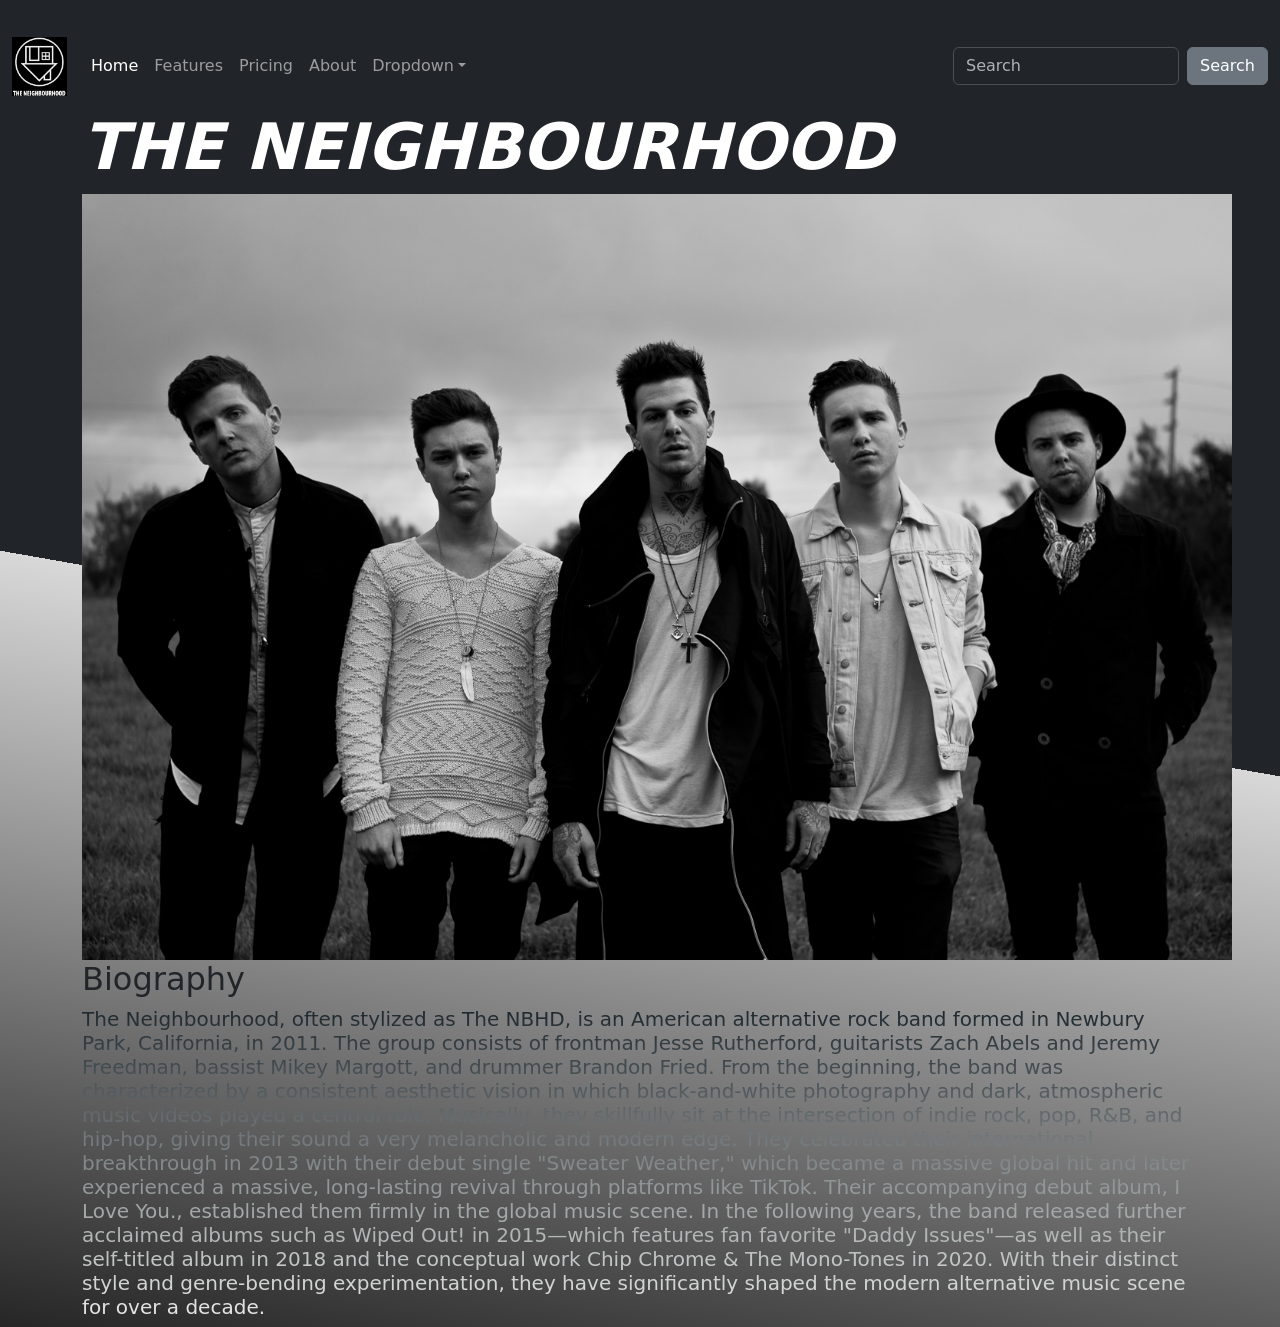
==== index.html @ cbd65e33 "first commit" ====
<!doctype html>
<html lang="en">

<head>
    <meta charset="utf-8">
    <meta name="viewport" content="width=device-width, initial-scale=1">
    <title>Bootstrap demo</title>
    <link href="https://cdn.jsdelivr.net/npm/bootstrap@5.3.8/dist/css/bootstrap.min.css" rel="stylesheet"
        integrity="sha384-sRIl4kxILFvY47J16cr9ZwB07vP4J8+LH7qKQnuqkuIAvNWLzeN8tE5YBujZqJLB" crossorigin="anonymous">
    <link rel="stylesheet" href="style.css">
</head>

<body class="overflow-x-hidden" class="overflow-y-hidden">>

    <nav class="navbar navbar-expand-lg bg-dark mt-0" data-bs-theme="dark">
        <div class="container-fluid">
            <a class="navbar-brand" href="#"><img class="Logo" width="55"
                    src="Pictures/da4c24090678de7ad141e341507a3bc3--the-neighbourhood-logo-indie.jpg" alt=""></a>
            <button class="navbar-toggler" type="button" data-bs-toggle="collapse" data-bs-target="#navbarColor02"
                aria-controls="navbarColor02" aria-expanded="false" aria-label="Toggle navigation">
                <span class="navbar-toggler-icon"></span>
            </button>
            <div class="collapse navbar-collapse" id="navbarColor02">
                <ul class="navbar-nav me-auto">
                    <li class="nav-item">
                        <a class="nav-link active" href="#">Home
                            <span class="visually-hidden">(current)</span>
                        </a>
                    </li>
                    <li class="nav-item">
                        <a class="nav-link" href="#">Features</a>
                    </li>
                    <li class="nav-item">
                        <a class="nav-link" href="#">Pricing</a>
                    </li>
                    <li class="nav-item">
                        <a class="nav-link" href="#">About</a>
                    </li>
                    <li class="nav-item dropdown">
                        <a class="nav-link dropdown-toggle" data-bs-toggle="dropdown" href="#" role="button"
                            aria-haspopup="true" aria-expanded="false">Dropdown</a>
                        <div class="dropdown-menu">
                            <a class="dropdown-item" href="#">Action</a>
                            <a class="dropdown-item" href="#">Another action</a>
                            <a class="dropdown-item" href="#">Something else here</a>
                            <div class="dropdown-divider"></div>
                            <a class="dropdown-item" href="#">Separated link</a>
                        </div>
                    </li>
                </ul>
                <form class="d-flex">
                    <input class="form-control me-sm-2" type="search" placeholder="Search">
                    <button class="btn btn-secondary my-2 my-sm-0" type="submit">Search</button>
                </form>
            </div>
        </div>
    </nav>
    <div class="container">



        <h1>THE NEIGHBOURHOOD</h1>
        <img class="The Neighbourhood Foto" width="1150" src="Pictures/neighb.jpg" alt="Foto von The Neighbourhood">
        <script src="https://cdn.jsdelivr.net/npm/bootstrap@5.3.8/dist/js/bootstrap.bundle.min.js"
            integrity="sha384-FKyoEForCGlyvwx 9Hj09JcYn3nv7wiPVlz7YYwJrWVcXK/BmnVDxM+D2scQbITxI"
            crossorigin="anonymous"></script>
        
        
            <h2>Biography</h2>
        
        
        <h5 >The Neighbourhood, often stylized as The NBHD, is an American alternative
            rock band formed in Newbury Park, California, in 2011. The group consists of frontman Jesse Rutherford,
            guitarists Zach Abels and Jeremy Freedman, bassist Mikey Margott, and drummer Brandon Fried. From the
            beginning, the band was characterized by a consistent aesthetic vision in which black-and-white photography
            and dark, atmospheric music videos played a central role. Musically, they skillfully sit at the intersection
            of indie rock, pop, R&B, and hip-hop, giving their sound a very melancholic and modern edge. They celebrated
            their international breakthrough in 2013 with their debut single "Sweater Weather," which became a massive
            global hit and later experienced a massive, long-lasting revival through platforms like TikTok. Their
            accompanying debut album, I Love You., established them firmly in the global music scene. In the following
            years, the band released further acclaimed albums such as Wiped Out! in
            2015—which features fan favorite "Daddy Issues"—as well as their self-titled album in 2018 and the
            conceptual work Chip Chrome & The Mono-Tones in 2020. With their distinct style and genre-bending
            experimentation, they have significantly shaped the modern alternative
            music scene for over a decade.</h5>


            

    </div>
    
</body>

</html>
---- style.css ----
body{
    

    background: linear-gradient(190deg,rgba(33, 37, 41) 50%, rgba(216, 216, 216, 1) 42%, rgba(38, 38, 38, 1) 100%);
}
    h1 {
  font-weight: bold;
  color: #fff;
  font-size: 64px;
  font-style:oblique;
}




h2{
font-size: 32px


}
h5 {


color: linear-gradient(190deg,rgb(163, 44, 44) 0%, rgb(227, 42, 42) 42%, rgb(153, 55, 55) 100%);


  background: -webkit-linear-gradient(#1b262c, #e9eae9);
  -webkit-background-clip: text;
  -webkit-text-fill-color: transparent;

}
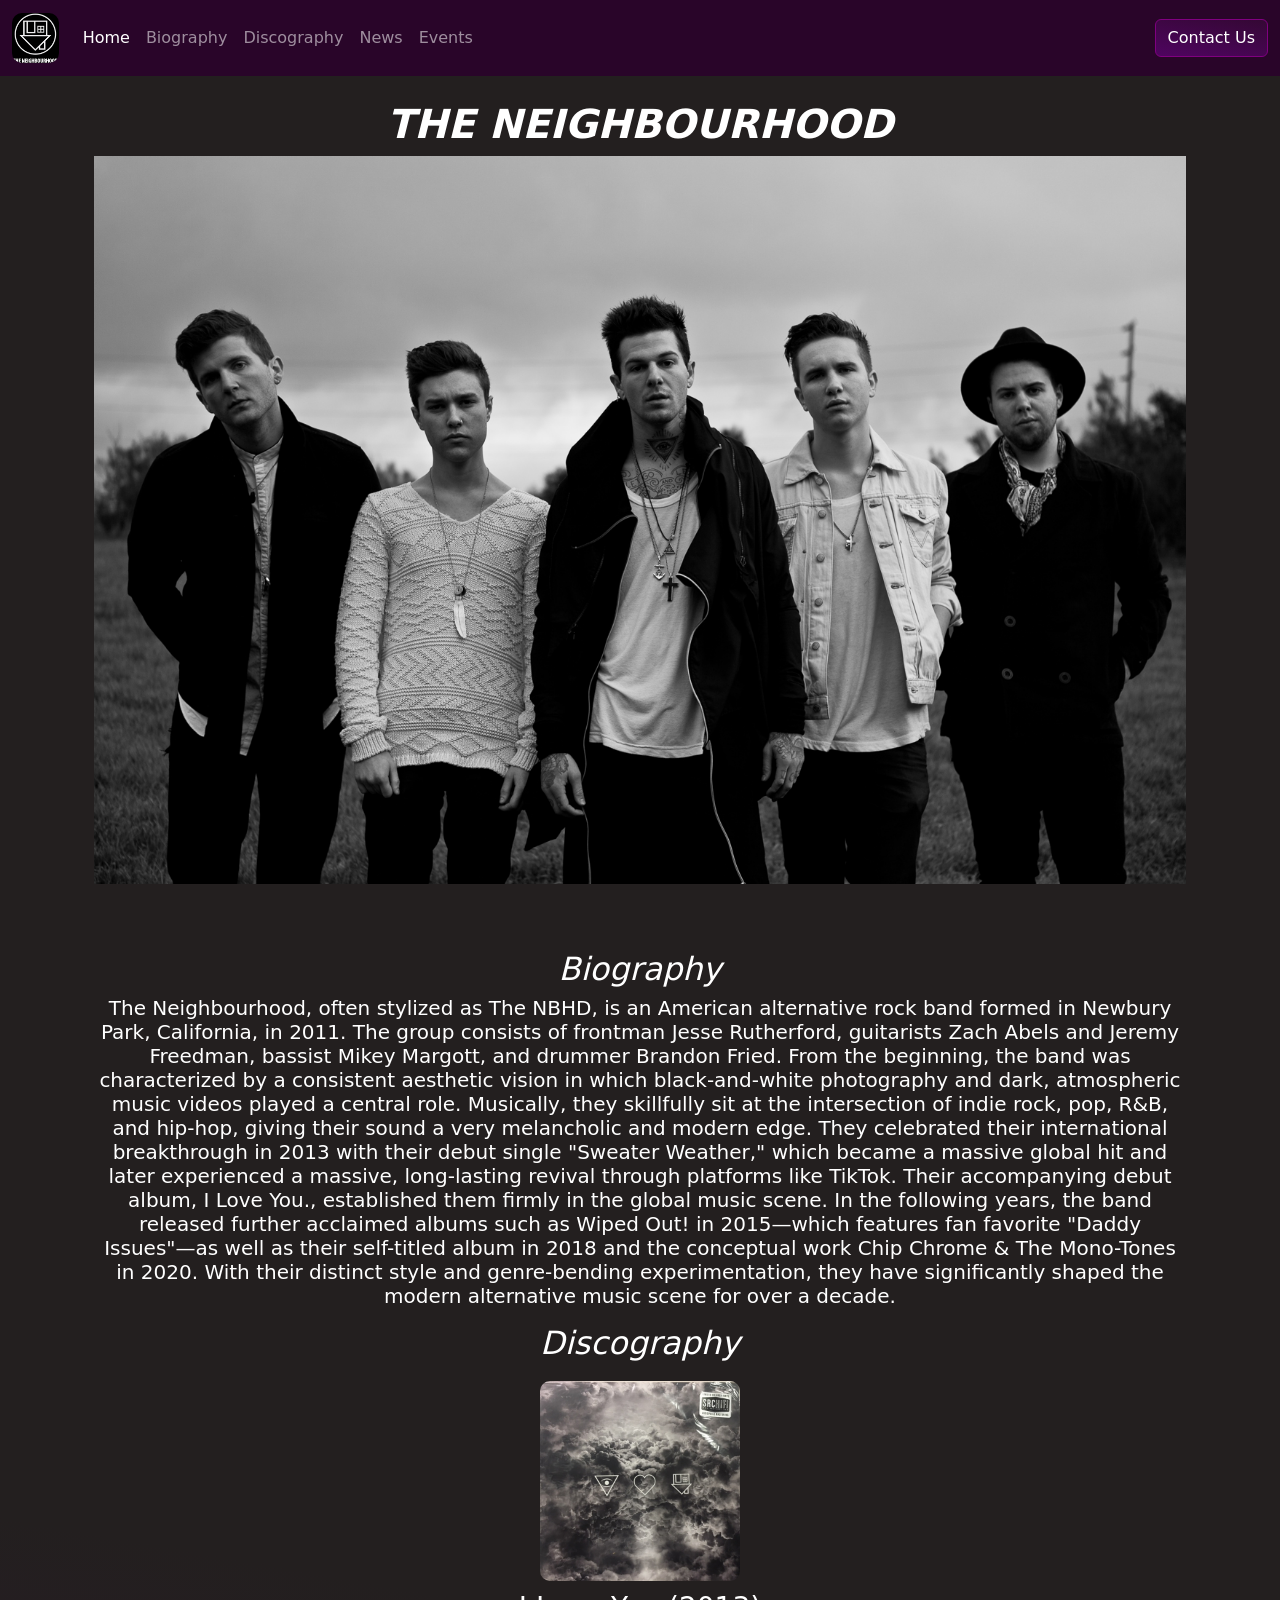
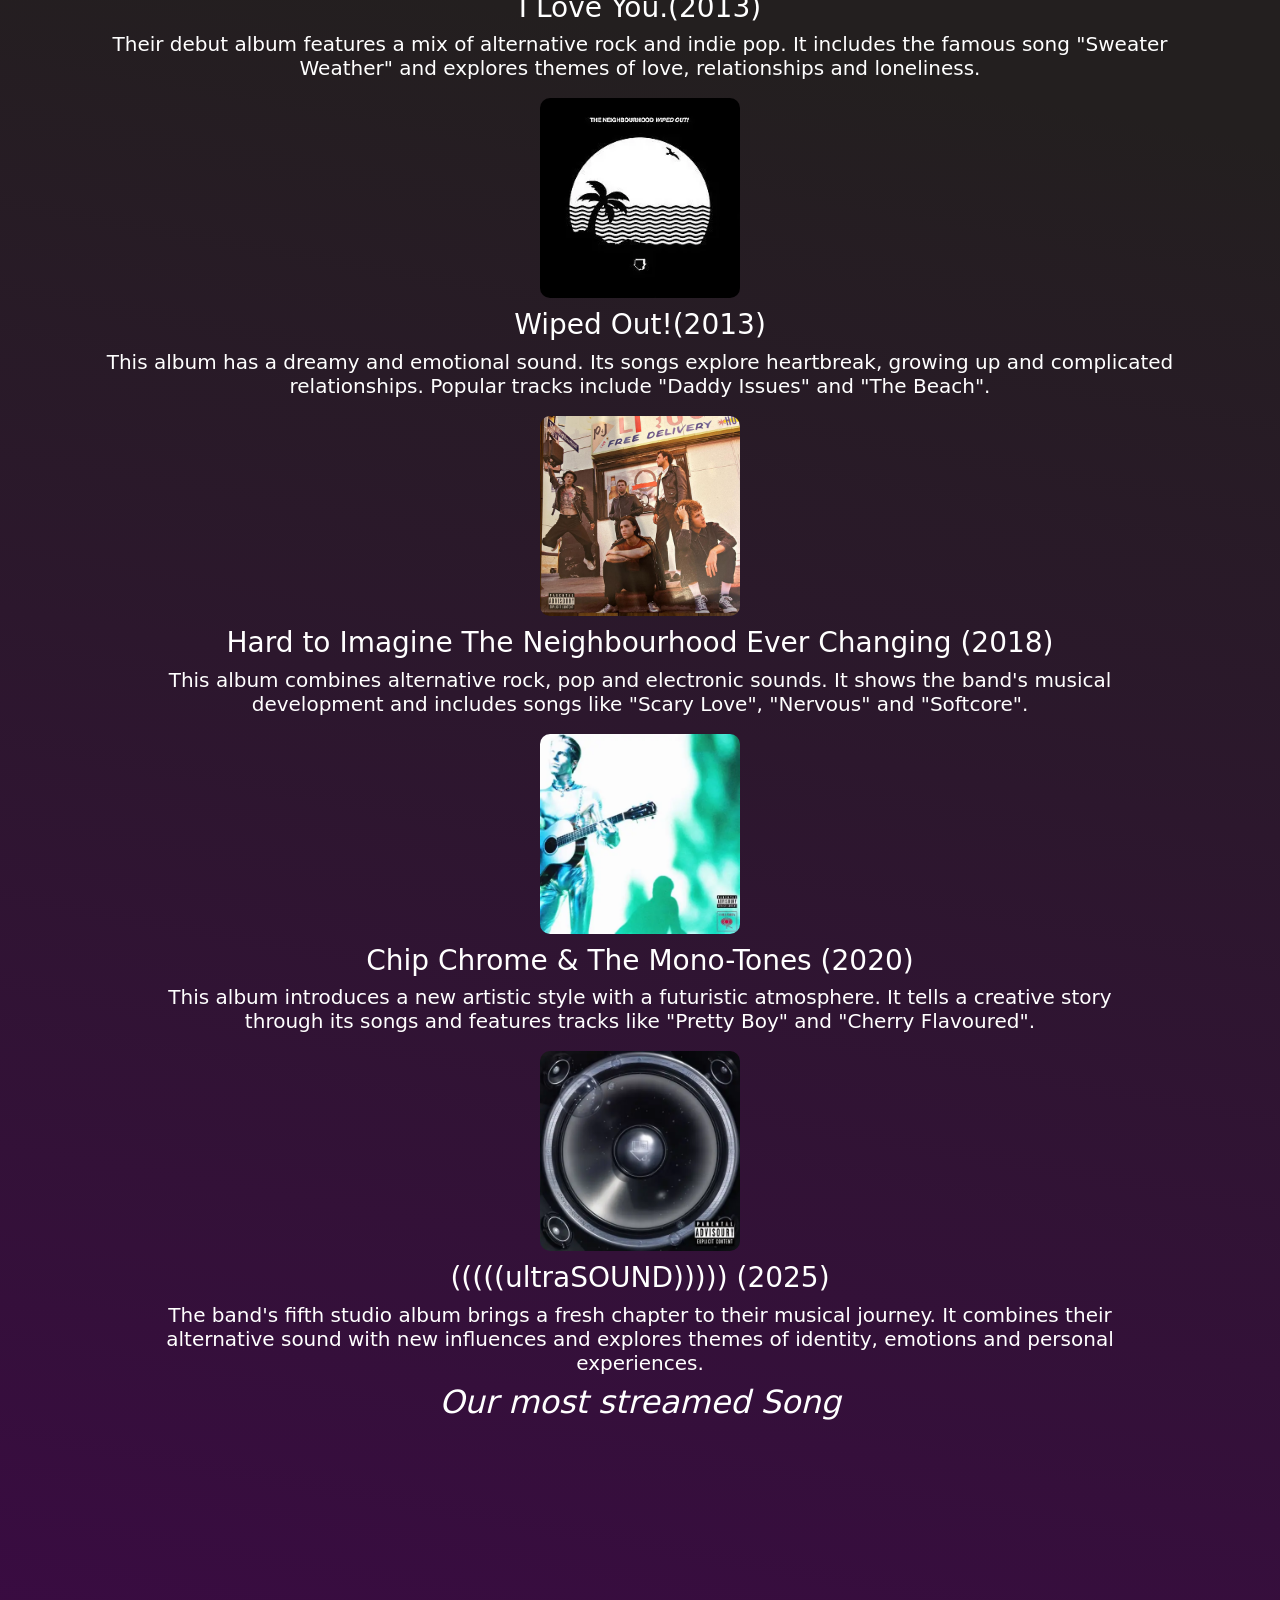
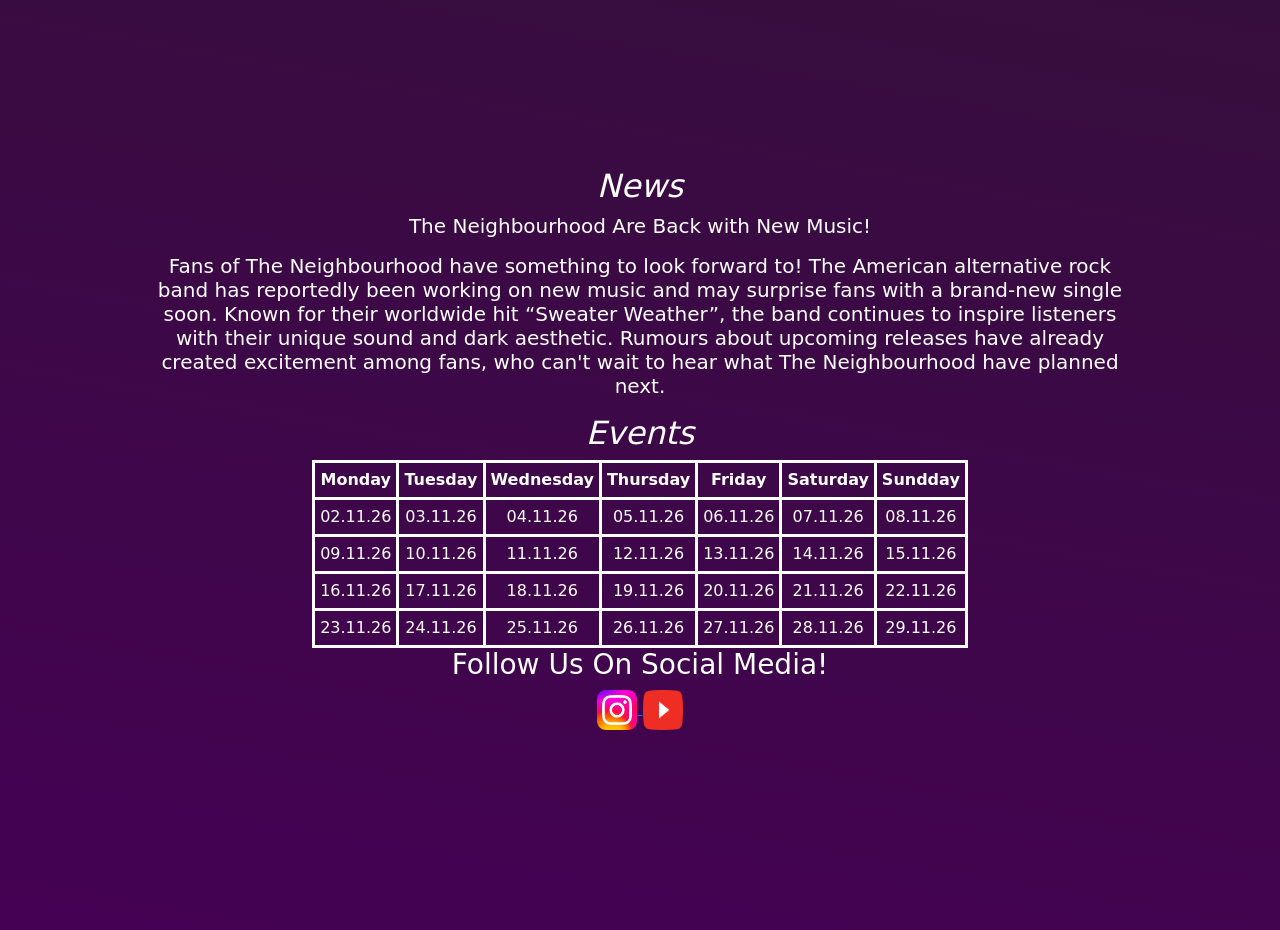
==== commit b4f6f36d: "Projekt aktualisiert" ====
--- a/index.html
+++ b/index.html
@@ -2,93 +2,249 @@
 <html lang="en">
 
 <head>
-    <meta charset="utf-8">
-    <meta name="viewport" content="width=device-width, initial-scale=1">
-    <title>Bootstrap demo</title>
-    <link href="https://cdn.jsdelivr.net/npm/bootstrap@5.3.8/dist/css/bootstrap.min.css" rel="stylesheet"
-        integrity="sha384-sRIl4kxILFvY47J16cr9ZwB07vP4J8+LH7qKQnuqkuIAvNWLzeN8tE5YBujZqJLB" crossorigin="anonymous">
-    <link rel="stylesheet" href="style.css">
+  <meta charset="utf-8">
+  <meta name="viewport" content="width=device-width, initial-scale=1">
+  <title>THE NEIGHBOURHOOD</title>
+  <link rel="icon" type="image/png" href="Pictures/android-chrome-512x512.png">
+  <link href="https://cdn.jsdelivr.net/npm/bootstrap@5.3.8/dist/css/bootstrap.min.css" rel="stylesheet">
+  <link rel="stylesheet" href="css/style.css">
 </head>
 
-<body class="overflow-x-hidden" class="overflow-y-hidden">>
-
-    <nav class="navbar navbar-expand-lg bg-dark mt-0" data-bs-theme="dark">
-        <div class="container-fluid">
-            <a class="navbar-brand" href="#"><img class="Logo" width="55"
-                    src="Pictures/da4c24090678de7ad141e341507a3bc3--the-neighbourhood-logo-indie.jpg" alt=""></a>
-            <button class="navbar-toggler" type="button" data-bs-toggle="collapse" data-bs-target="#navbarColor02"
-                aria-controls="navbarColor02" aria-expanded="false" aria-label="Toggle navigation">
-                <span class="navbar-toggler-icon"></span>
-            </button>
-            <div class="collapse navbar-collapse" id="navbarColor02">
-                <ul class="navbar-nav me-auto">
-                    <li class="nav-item">
-                        <a class="nav-link active" href="#">Home
-                            <span class="visually-hidden">(current)</span>
-                        </a>
-                    </li>
-                    <li class="nav-item">
-                        <a class="nav-link" href="#">Features</a>
-                    </li>
-                    <li class="nav-item">
-                        <a class="nav-link" href="#">Pricing</a>
-                    </li>
-                    <li class="nav-item">
-                        <a class="nav-link" href="#">About</a>
-                    </li>
-                    <li class="nav-item dropdown">
-                        <a class="nav-link dropdown-toggle" data-bs-toggle="dropdown" href="#" role="button"
-                            aria-haspopup="true" aria-expanded="false">Dropdown</a>
-                        <div class="dropdown-menu">
-                            <a class="dropdown-item" href="#">Action</a>
-                            <a class="dropdown-item" href="#">Another action</a>
-                            <a class="dropdown-item" href="#">Something else here</a>
-                            <div class="dropdown-divider"></div>
-                            <a class="dropdown-item" href="#">Separated link</a>
+<body class="overflow-x-hidden">
+
+  <nav class="navbar navbar-expand-lg fixed-top Navbar-Color" data-bs-theme="dark">
+    <div class="container-fluid">
+      <a class="navbar-brand" href="#">
+        <img src="Pictures/Logo.jpg" alt="Logo">
+
+      </a>
+      <button class="navbar-toggler Navbar-Button" type="button" data-bs-toggle="collapse"
+        data-bs-target="#navbarColor02" aria-controls="navbarColor02" aria-expanded="false"
+        aria-label="Toggle navigation">
+        <span class="navbar-toggler-icon"></span>
+      </button>
+      <div class="collapse navbar-collapse" id="navbarColor02">
+        <ul class="navbar-nav me-auto">
+          <li class="nav-item">
+            <a class="nav-link active" href="#Home">Home
+              <span class="visually-hidden">(current)</span>
+            </a>
+          </li>
+          <li class="nav-item">
+            <a class="nav-link" href="#Biography">Biography</a>
+          </li>
+          <li class="nav-item">
+            <a class="nav-link" href="#Discography">Discography</a>
+          </li>
+          <li class="nav-item">
+            <a class="nav-link" href="#News">News</a>
+          </li>
+          <li>
+            <a class="nav-link" href="#Events">Events</a>
+
+          </li>
+
+      </div>
+      </li>
+      </ul>
+      <form class="d-flex">
+        <a href="contact.html">
+          <button class="btn btn-secondary my-2 my-sm-0 Contact-Button" type="button">Contact Us</button>
+        </a>
+      </form>
+    </div>
+    </div>
+  </nav>
+  <div class="container">
+
+
+
+
+    <div class="container text-center">
+
+      <h1 id="Home" class="fs-1 ">THE NEIGHBOURHOOD</h1>
+
+      <div class="TNB">
+        <img class="img-fluid" src="Pictures/neighb.jpg" alt="Foto von The Neighbourhood">
+      </div>
+      <div class="abstand"></div>
+      <p id="Biography"> </p>
+
+      <script src="https://cdn.jsdelivr.net/npm/bootstrap@5.3.8/dist/js/bootstrap.bundle.min.js"
+        integrity="sha384-FKyoEForCGlyvwx 9Hj09JcYn3nv7wiPVlz7YYwJrWVcXK/BmnVDxM+D2scQbITxI"
+        crossorigin="anonymous"></script>
+
+
+      <h2>Biography</h2>
+
+
+      <h5>The Neighbourhood, often stylized as The NBHD, is an American alternative
+        rock band formed in Newbury Park, California, in 2011. The group consists of frontman Jesse Rutherford,
+        guitarists Zach Abels and Jeremy Freedman, bassist Mikey Margott, and drummer Brandon Fried. From the
+        beginning, the band was characterized by a consistent aesthetic vision in which black-and-white photography
+        and dark, atmospheric music videos played a central role. Musically, they skillfully sit at the intersection
+        of indie rock, pop, R&B, and hip-hop, giving their sound a very melancholic and modern edge. They celebrated
+        their international breakthrough in 2013 with their debut single "Sweater Weather," which became a massive
+        global hit and later experienced a massive, long-lasting revival through platforms like TikTok. Their
+        accompanying debut album, I Love You., established them firmly in the global music scene. In the following
+        years, the band released further acclaimed albums such as Wiped Out! in
+        2015—which features fan favorite "Daddy Issues"—as well as their self-titled album in 2018 and the
+        conceptual work Chip Chrome & The Mono-Tones in 2020. With their distinct style and genre-bending
+        experimentation, they have significantly shaped the modern alternative
+        music scene for over a decade.</h5>
+
+
+      <p id="Discography"></p>
+      <div>
+
+      </div>
+      <h2>Discography</h2>
+    </div>
+    <div class="container text-center">
+      <div class="row">
+        <div class="col">
+          <img class="Songs img-fluid" src="Pictures/R-12335391-1533160332-4890.jpg" alt="">
+          <h3>I Love You.(2013) </h3>
+          <h5>Their debut album features a mix of alternative rock and indie pop. It includes the famous song "Sweater
+            Weather" and explores themes of love, relationships and loneliness.</h5>
+
+          <div class="container text-center">
+            <div class="row">
+              <div class="col">
+                <img class="Songs img-fluid" src="Pictures/OIP (2).webp" alt="">
+                <h3>Wiped Out!(2013) </h3>
+                <h5>This album has a dreamy and emotional sound. Its songs explore heartbreak, growing up and
+                  complicated relationships. Popular tracks include "Daddy Issues" and "The Beach".</h5>
+
+                <div class="container text-center">
+                  <div class="row">
+                    <div class="col">
+                      <img class="Songs img-fluid" src="Pictures/R-28803754-1699481066-1197.jpg" alt="">
+                      <h3>Hard to Imagine The Neighbourhood Ever Changing (2018)</h3>
+                      <h5>This album combines alternative rock, pop and electronic sounds. It shows the band's musical
+                        development and includes songs like "Scary Love", "Nervous" and "Softcore".</h5>
+                    </div>
+                  </div>
+                  <div class="container text-center">
+                    <div class="row">
+                      <div class="col">
+                        <img class="Songs img-fluid" src="Pictures/OIP (1).webp" alt="">
+                        <h3>Chip Chrome & The Mono-Tones (2020)</h3>
+                        <h5>This album introduces a new artistic style with a futuristic atmosphere. It tells a creative
+                          story through its songs and features tracks like "Pretty Boy" and "Cherry Flavoured".</h5>
+                      </div>
+                    </div>
+                    <div class="container text-center">
+                      <div class="row">
+                        <div class="col">
+                          <img class="Songs img-fluid" src="Pictures/OIP.webp" alt="">
+                          <h3>(((((ultraSOUND))))) (2025)</h3>
+                          <h5>The band's fifth studio album brings a fresh chapter to their musical journey. It combines
+                            their alternative sound with new influences and explores themes of identity, emotions and
+                            personal experiences.</h5>
                         </div>
-                    </li>
-                </ul>
-                <form class="d-flex">
-                    <input class="form-control me-sm-2" type="search" placeholder="Search">
-                    <button class="btn btn-secondary my-2 my-sm-0" type="submit">Search</button>
-                </form>
-            </div>
-        </div>
-    </nav>
-    <div class="container">
-
-
-
-        <h1>THE NEIGHBOURHOOD</h1>
-        <img class="The Neighbourhood Foto" width="1150" src="Pictures/neighb.jpg" alt="Foto von The Neighbourhood">
-        <script src="https://cdn.jsdelivr.net/npm/bootstrap@5.3.8/dist/js/bootstrap.bundle.min.js"
-            integrity="sha384-FKyoEForCGlyvwx 9Hj09JcYn3nv7wiPVlz7YYwJrWVcXK/BmnVDxM+D2scQbITxI"
-            crossorigin="anonymous"></script>
-        
-        
-            <h2>Biography</h2>
-        
-        
-        <h5 >The Neighbourhood, often stylized as The NBHD, is an American alternative
-            rock band formed in Newbury Park, California, in 2011. The group consists of frontman Jesse Rutherford,
-            guitarists Zach Abels and Jeremy Freedman, bassist Mikey Margott, and drummer Brandon Fried. From the
-            beginning, the band was characterized by a consistent aesthetic vision in which black-and-white photography
-            and dark, atmospheric music videos played a central role. Musically, they skillfully sit at the intersection
-            of indie rock, pop, R&B, and hip-hop, giving their sound a very melancholic and modern edge. They celebrated
-            their international breakthrough in 2013 with their debut single "Sweater Weather," which became a massive
-            global hit and later experienced a massive, long-lasting revival through platforms like TikTok. Their
-            accompanying debut album, I Love You., established them firmly in the global music scene. In the following
-            years, the band released further acclaimed albums such as Wiped Out! in
-            2015—which features fan favorite "Daddy Issues"—as well as their self-titled album in 2018 and the
-            conceptual work Chip Chrome & The Mono-Tones in 2020. With their distinct style and genre-bending
-            experimentation, they have significantly shaped the modern alternative
-            music scene for over a decade.</h5>
-
-
-            
-
-    </div>
-    
+                      </div>
+                      <h2>Our most streamed Song</h2>
+                      <div><iframe width="560" height="315"
+                          src="https://www.youtube.com/embed/GCdwKhTtNNw?si=iLjVqCPO_0mC9Cmz"
+                          title="YouTube video player" frameborder="0"
+                          allow="accelerometer; autoplay; clipboard-write; encrypted-media; gyroscope; picture-in-picture; web-share"
+                          referrerpolicy="strict-origin-when-cross-origin" allowfullscreen></iframe></div>
+                      <p id="News"></p>
+                      <h2>News</h2>
+                      <h5>The Neighbourhood Are Back with New Music!
+                        <p></p>
+                        Fans of The Neighbourhood have something to look forward to! The American alternative rock band
+                        has reportedly been working on new music and may surprise fans with a brand-new single soon.
+                        Known for their worldwide hit “Sweater Weather”, the band continues to inspire listeners with
+                        their unique sound and dark aesthetic. Rumours about upcoming releases have already created
+                        excitement among fans, who can't wait to hear what The Neighbourhood have planned next.
+                      </h5>
+                      <p id="Events"></p>
+                      <h2>Events</h2>
+                      <div class="table-responsive">
+                        <table>
+                          <tr>
+                            <th>Monday</th>
+                            <th>Tuesday</th>
+                            <th>Wednesday</th>
+                            <th>Thursday</th>
+                            <th>Friday</th>
+                            <th>Saturday</th>
+                            <th>Sundday</th>
+                          </tr>
+                          <tr>
+                            <td>02.11.26</td>
+                            <td>03.11.26</td>
+                            <td>04.11.26</td>
+                            <td>05.11.26</td>
+                            <td>06.11.26</td>
+                            <td>07.11.26</td>
+                            <td>08.11.26</td>
+                          </tr>
+                          <tr>
+                            <td>09.11.26</td>
+                            <td>10.11.26</td>
+                            <td>11.11.26</td>
+                            <td>12.11.26</td>
+                            <td>13.11.26</td>
+                            <td>14.11.26</td>
+                            <td>15.11.26</td>
+
+                          </tr>
+
+                          <tr>
+                            <td>16.11.26</td>
+                            <td>17.11.26</td>
+                            <td>18.11.26</td>
+                            <td>19.11.26</td>
+                            <td>20.11.26</td>
+                            <td>21.11.26</td>
+                            <td>22.11.26</td>
+                          </tr>
+
+                          <tr>
+                            <td>23.11.26</td>
+                            <td>24.11.26</td>
+                            <td>25.11.26</td>
+                            <td>26.11.26</td>
+                            <td>27.11.26</td>
+                            <td>28.11.26</td>
+                            <td>29.11.26</td>
+
+
+
+                          </tr>
+
+
+
+                        </table>
+                      </div>
+
+                      <footer class="footer">
+
+                        <h3>Follow Us On Social Media!</h3>
+                        <div class="Social-Media">
+
+                          <a href="https://www.instagram.com/thenbhd/">
+                            <img src="Pictures/instagram-new-2022-seeklogo.png" alt="">
+                          </a>
+
+                          <a href="https://www.youtube.com/user/TheNeighbourhoodTube">
+                            <img src="Pictures/youtube-2017-icon-seeklogo.png" alt="">
+                          </a>
+
+                        </div>
+
+
+                      </footer>
+
+
+
+                    </div>
+                  </div>
+                  <script src="js/bootstrap.bundle.min.js"></script>
+
 </body>
 
 </html>
--- a/css/style.css
+++ b/css/style.css
@@ -0,0 +1,131 @@
+body {
+  background: linear-gradient(190deg, rgb(35, 31, 31) 40%, rgb(69, 1, 84) 100%);
+  padding-top: 70px;
+}
+
+h1 {
+  font-weight: bold;
+  color: #fff;
+  font-size: 64px;
+  font-style: oblique;
+}
+
+.navbar-brand img {
+  height: 50px;
+  width: auto;
+  object-fit: contain;
+  border-radius: 10px;
+}
+
+
+
+h2 {
+  font-size: 32px;
+  font-style: italic;
+  color: white;
+
+}
+
+h3 {
+  color: white;
+
+}
+
+h5 {
+  color: white;
+
+}
+
+.oben {
+  height: 80px;
+}
+
+.abstand {
+  height: 50px;
+}
+
+th {
+  color: white;
+  border: white, solid;
+  padding: 5px;
+
+}
+
+
+td {
+  color: white;
+  border: white, solid;
+  padding: 5px;
+
+}
+
+
+tr {
+  color: white;
+  border: white, solid;
+  padding: 5px;
+
+}
+
+.Songs {
+  width: 200px;
+  margin: 10px;
+  border-radius: 10px;
+
+
+}
+
+.Contact-Button {
+  background: linear-gradient(190deg, rgb(52, 8, 52) 0%, rgb(79, 4, 96) 100%);
+  color: white;
+  border-color: purple;
+
+
+
+}
+
+.Navbar-Color {
+  background: linear-gradient(190deg, rgb(41, 5, 41) 100%, rgb(37, 12, 29) 0%);
+}
+
+.form-label,
+.form-check-label {
+  color: white;
+
+}
+
+body {
+  padding-bottom: 200px;
+}
+
+.Contact-Abstand {
+  padding-left: 25px;
+  padding-right: 25px;
+
+}
+
+.Submit-Back {
+  display: flex;
+  gap: 30px;
+  padding: 30px;
+
+
+
+}
+
+#Home {
+  padding-top: 30px;
+
+
+}
+
+
+.Social-Media img {
+  width: 40px;
+  height: 40px;
+
+}
+
+table {
+  margin: auto;
+}
